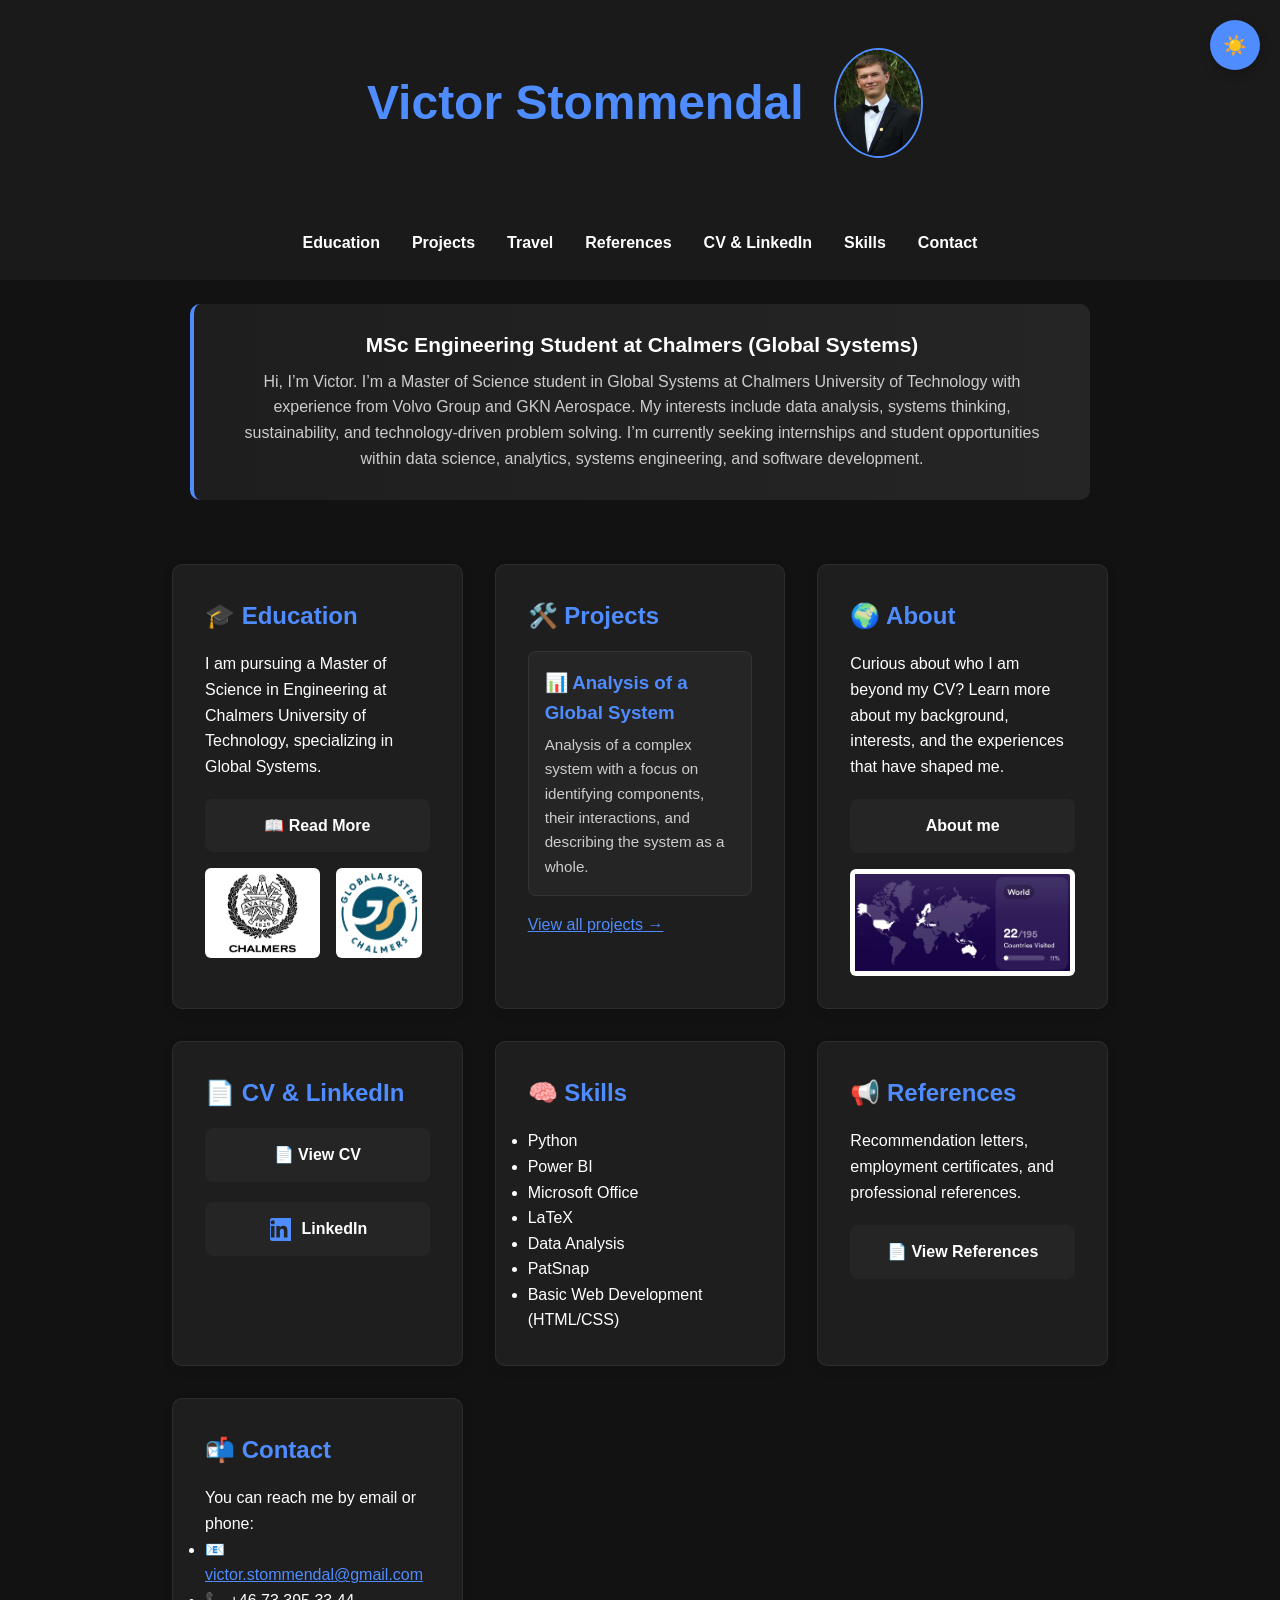
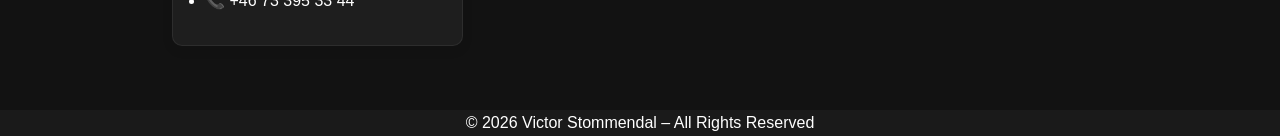
==== index.html @ bf813ad9 "new" ====
<!DOCTYPE html>
<html lang="en">
<head>
  <meta charset="UTF-8" />
  <meta name="viewport" content="width=device-width, initial-scale=1.0" />
  <title>Victor Stommendal</title>
  <style>

.header-subtitle {
  width: 100%;
  text-align: center;
  margin-top: -0.5rem;
  font-size: 1.2rem;
  color: var(--muted);
}

.action-buttons {
  display: flex;
  flex-direction: column;
  gap: 12px;
  margin-top: 20px;
}

.pdf-button {
  display: flex;
  align-items: center;
  justify-content: center;
  gap: 10px;
  width: 100%;
  padding: 14px;
  background: var(--surface);
  color: var(--text) !important;
  text-decoration: none;
  border-radius: 8px;
  font-weight: 600;
  transition: all 0.2s ease;
}

.pdf-button:hover {
  transform: translateY(-2px);
  opacity: 0.95;
}

.profile-pic {
  width: 110px;
  height: 110px;
  border-radius: 50%;
  object-fit: cover;
  border: 2px solid var(--accent);
}

.logos {
  display: flex;
  gap: 1rem;
  margin-top: 1rem;
  flex-wrap: wrap;
  align-items: center;
}

.logos img {
  height: 90px;
  object-fit: contain;
  background-color: white;
  padding: 0.3rem;
  border-radius: 6px;
}

.linkedin-link {
  display: inline-flex;
  align-items: center;
  gap: 0.5rem;
  color: var(--accent);
  text-decoration: none;
  font-weight: bold;
  margin-top: 1rem;
  justify-content: center;
}

.linkedin-link:hover {
  text-decoration: underline;
}

.hero-box {
  max-width: 900px;
  margin: 1.5rem auto;
  padding: 1.5rem 2rem;
  background: linear-gradient(
    90deg,
    var(--card),
    var(--surface)
  );
  border-left: 4px solid var(--accent);
  border-radius: 10px;
  text-align: center;
}

.hero-box h2 {
  font-size: 1.3rem;
  color: var(--text);
  margin-bottom: 0.5rem;
}

.hero-box p {
  color: var(--muted);
  margin: 0.3rem 0;
}

.project-preview {
  background: var(--surface);
  padding: 1rem;
  border-radius: 8px;
  margin-bottom: 1rem;
  border: 1px solid rgba(128, 128, 128, 0.15);
}

.project-preview h3 {
  color: var(--accent);
  margin-bottom: 0.3rem;
}

.project-preview p {
  color: var(--muted);
  font-size: 0.95rem;
}

.linkedin-icon {
  height: 24px;
  width: 24px;
  fill: var(--accent);
  flex-shrink: 0;
}

.linkedin-wrapper {
  text-align: center;
  margin-top: 1rem;
}

.header-title {
  display: flex;
  align-items: center;
  justify-content: center;
  gap: 20px;
}

.header-subtitle {
  width: 100%;
  text-align: center;
  margin-top: 1rem;
  font-size: 1.2rem;
  color: var(--muted);
}

.home-container {
  display:grid;
  grid-template-columns:repeat(auto-fit,minmax(280px,1fr));
  gap:2rem;
  max-width:1000px;
  margin:2rem auto;
  padding:2rem;
}

.card {
  background-color:var(--card);
  padding:2rem;
  border-radius:10px;
  border:1px solid rgba(128,128,128,.15);
  box-shadow:0 4px 12px rgba(0,0,0,.08);
}

.read-more-button {

margin-top: 1.2rem;

display: inline-flex;

}
  </style>
</head>
<link rel="stylesheet" href="style.css">
<body>
  <button id="theme-toggle">☀️</button>
  <header>
    <div class="header-title">
      <h1>Victor Stommendal</h1>
      <img src="Bilder/profilbild.jpg" alt="Profilbild" class="profile-pic" />
    </div>
  </header>

  <nav>
    <a href="studier.html">Education</a>
    <a href="projekt.html">Projects</a>
    <a href="resor.html">Travel</a>
    <a href="referenser.html">References</a>
    <a href="#CV">CV & LinkedIn</a>
    <a href="#skills">Skills</a>
    <a href="#kontakt">Contact</a>
  </nav>

  <section class="hero-box">
    <h2>MSc Engineering Student at Chalmers (Global Systems)</h2>
    <p>Hi, I’m Victor.
      I’m a Master of Science student in Global Systems at Chalmers University of Technology with experience from Volvo Group and GKN Aerospace.
      My interests include data analysis, systems thinking, sustainability, and technology-driven problem solving.
      I’m currently seeking internships and student opportunities within data science, analytics, systems engineering, and software development.</p>
  </section>

  <main class="home-container">

    <div class="card" id="studier">
      <h2>🎓 Education</h2>
      <p>
        I am pursuing a Master of Science in Engineering at Chalmers University of Technology, specializing in Global Systems.
      </p>
      <a href="studier.html" class="pdf-button read-more-button">
        📖 Read More
      </a>
  </p>

      <div class="logos">
        <img src="Bilder/chalmers.png" alt="Chalmers logotyp" />
        <img src="Bilder/globala-systems.png" alt="Globala Systems logotyp" />
      </div>
    </div>

    <div class="card" id="projects">
      <h2>🛠️ Projects</h2>
      <div class="project-preview">
      <h3>📊 Analysis of a Global System</h3>
      <p>
      Analysis of a complex system with a focus on identifying components,
      their interactions, and describing the system as a whole.
    </p>

  </div>
    
      <a href="projekt.html">View all projects →</a>
    </div>

    <div class="card" id="resor">
      <h2>🌍 About</h2>

      <p>
        Curious about who I am beyond my CV?
        Learn more about my background, interests, and the experiences that have shaped me.
    
        <a href="about.html" class="pdf-button read-more-btn">
          About me
        </a>
    
      </p>
      <div class="logos">
        <img src="Bilder/resor.jpg" alt="Världskarta" style="max-width: 100%; height: auto;" />
      </div>
    </div>

    <div class="card" id="CV">
      <h2>📄 CV & LinkedIn</h2>
      <a class="pdf-button" href="cv.html">
        📄 View CV
      </a>
  
      <div class="action-buttons">
  
          <a class="pdf-button"
             href="https://www.linkedin.com/in/victor-stommendal-victor-stommendal/"
             target="_blank"
             rel="noopener noreferrer">
  
              <svg class="linkedin-icon"
                   xmlns="http://www.w3.org/2000/svg"
                   viewBox="0 0 24 24"
                   aria-hidden="true">
                  <path d="M20.447 20.452h-3.554v-5.569c0-1.328-.026-3.038-1.852-3.038-1.854 0-2.136 1.445-2.136 2.939v5.668h-3.554v-11.5h3.414v1.571h.049c.476-.9 1.637-1.852 3.368-1.852 3.601 0 4.267 2.37 4.267 5.456v6.325zm-14.693-13.084c-1.144 0-2.07-.927-2.07-2.07 0-1.143.927-2.07 2.07-2.07 1.144 0 2.07.927 2.07 2.07 0 1.143-.926 2.07-2.07 2.07zm1.777 13.084h-3.554v-11.5h3.554v11.5zm16.469-19.452h-18.917c-1.108 0-2.008.9-2.008 2.008v18.983c0 1.107.9 2.008 2.008 2.008h18.984c1.108 0 2.008-.9 2.008-2.008v-18.983c0-1.108-.9-2.008-2.008-2.008z"/>
              </svg>
  
              LinkedIn
          </a>
  
      </div>
  </div>

    <div class="card" id="skills">
      <h2>🧠 Skills</h2>
      <ul>
        <li>Python</li>
        <li>Power BI</li>
        <li>Microsoft Office</li>
        <li>LaTeX</li>
        <li>Data Analysis</li>
        <li>PatSnap</li>
        <li>Basic Web Development (HTML/CSS)</li>
      </ul>
    </div>

    <div class="card" id="referenser">
      <h2>📢 References</h2>
      <p>
        Recommendation letters, employment certificates, and professional references.
        <a href="referenser.html" class="pdf-button read-more-btn">
          📄 View References
        </a>
      </p>
    </div>

    <div class="card" id="kontakt">
      <h2>📬 Contact</h2>
      <p>You can reach me by email or phone:</p>
      <ul>
        <li>📧 <a href="mailto:victor.stommendal@gmail.com">victor.stommendal@gmail.com</a></li>
        <li>📞 +46 73 395 33 44</li>
      </ul>
    </div>
  </main>

  <footer>
    <p>© 2026 Victor Stommendal – All Rights Reserved</p>
  </footer>
  
<script src="theme.js"></script>
</body>
</html>
---- style.css ----
:root {
    --bg: #121212;
    --card: #1e1e1e;
    --surface: #252525;
    --surface-dark: #1a1a1a;
    --text: #ffffff;
    --muted: #cccccc;
    --accent: #4f8cff;
    --input-bg: #2a2a2a;
  
    --table-row: #2a2a2a;
    --table-hover: #333333;
    --table-border: #444444;
  
    --info-box: #2a3f66;
  }
  
  body.light-mode {
    --bg: #f6f1e8;
    --card: #fffaf3;
    --surface: #ece4d7;
    --surface-dark: #e3dacb;
    --text: #2f2b27;
    --muted: #6b6257;
    --accent: #3f7fe0;
    --input-bg: #f2ece2;
  
    --table-row: #f3ece1;
    --table-hover: #e7ddd0;
    --table-border: #d4c8b7;
  
    --info-box: #dce7f8;
  }
  
  * {
    box-sizing: border-box;
    margin: 0;
    padding: 0;
    scroll-behavior: smooth;
  }
  
  body {
    font-family: "Segoe UI", sans-serif;
    background-color: var(--bg);
    color: var(--text);
    line-height: 1.6;
    transition: background-color .3s ease, color .3s ease;
  }
  
  nav,
  footer {
    background-color: var(--surface-dark);
    text-align: center;
  }
  
  header {
    background-color: var(--surface-dark);
    display: flex;
    justify-content: center;
    align-items: center;
    flex-wrap: wrap;
    padding: 3rem 1rem;
    text-align: center;
  }
  
  header h1 {
    width: 100%;
    text-align: center;
    font-size: 3rem;
    color: var(--accent);
  }
  
  nav {
    display: flex;
    justify-content: center;
    flex-wrap: wrap;
    padding: 1rem;
  }
  
  nav a {
    color: var(--text);
    text-decoration: none;
    font-weight: bold;
    margin: 0.5rem 1rem;
  }
  
  nav a:hover {
    color: var(--accent);
  }
  
  a {
    color: var(--accent);
  }
  
  h1,
  h2,
  h3 {
    color: var(--accent);
  }

  .read-more-btn {
    display: inline-flex;
    margin-top: 20px;
  }
  
  .container {
    max-width: 1000px;
    margin: 2rem auto;
    padding: 2rem;
    background-color: var(--card);
    border-radius: 10px;
    border: 1px solid rgba(128,128,128,.15);
    box-shadow: 0 4px 12px rgba(0,0,0,.08);
  }
  
  #theme-toggle {
    position: fixed;
    top: 20px;
    right: 20px;
    width: 50px;
    height: 50px;
    border: none;
    border-radius: 50%;
    background: var(--accent);
    color: white;
    font-size: 1.2rem;
    cursor: pointer;
    z-index: 1000;
    box-shadow: 0 4px 12px rgba(0,0,0,.2);
  }
  
  #theme-toggle:hover {
    transform: translateY(-2px);
  }

/* INDEX KORT */
  
  .card:hover {
    transform: translateY(-5px);
    box-shadow: 0 8px 20px rgba(0,0,0,0.15);
  }
  
  .card h2 {
    color: var(--accent);
    margin-bottom: 1rem;
  }

  @media (max-width: 700px) {

    header h1 {
      font-size: 2.2rem;
    }
  
    .container {
      margin: 1rem;
      padding: 1rem;
    }
  
    nav a {
      margin: 0.3rem;
    }
  
  }
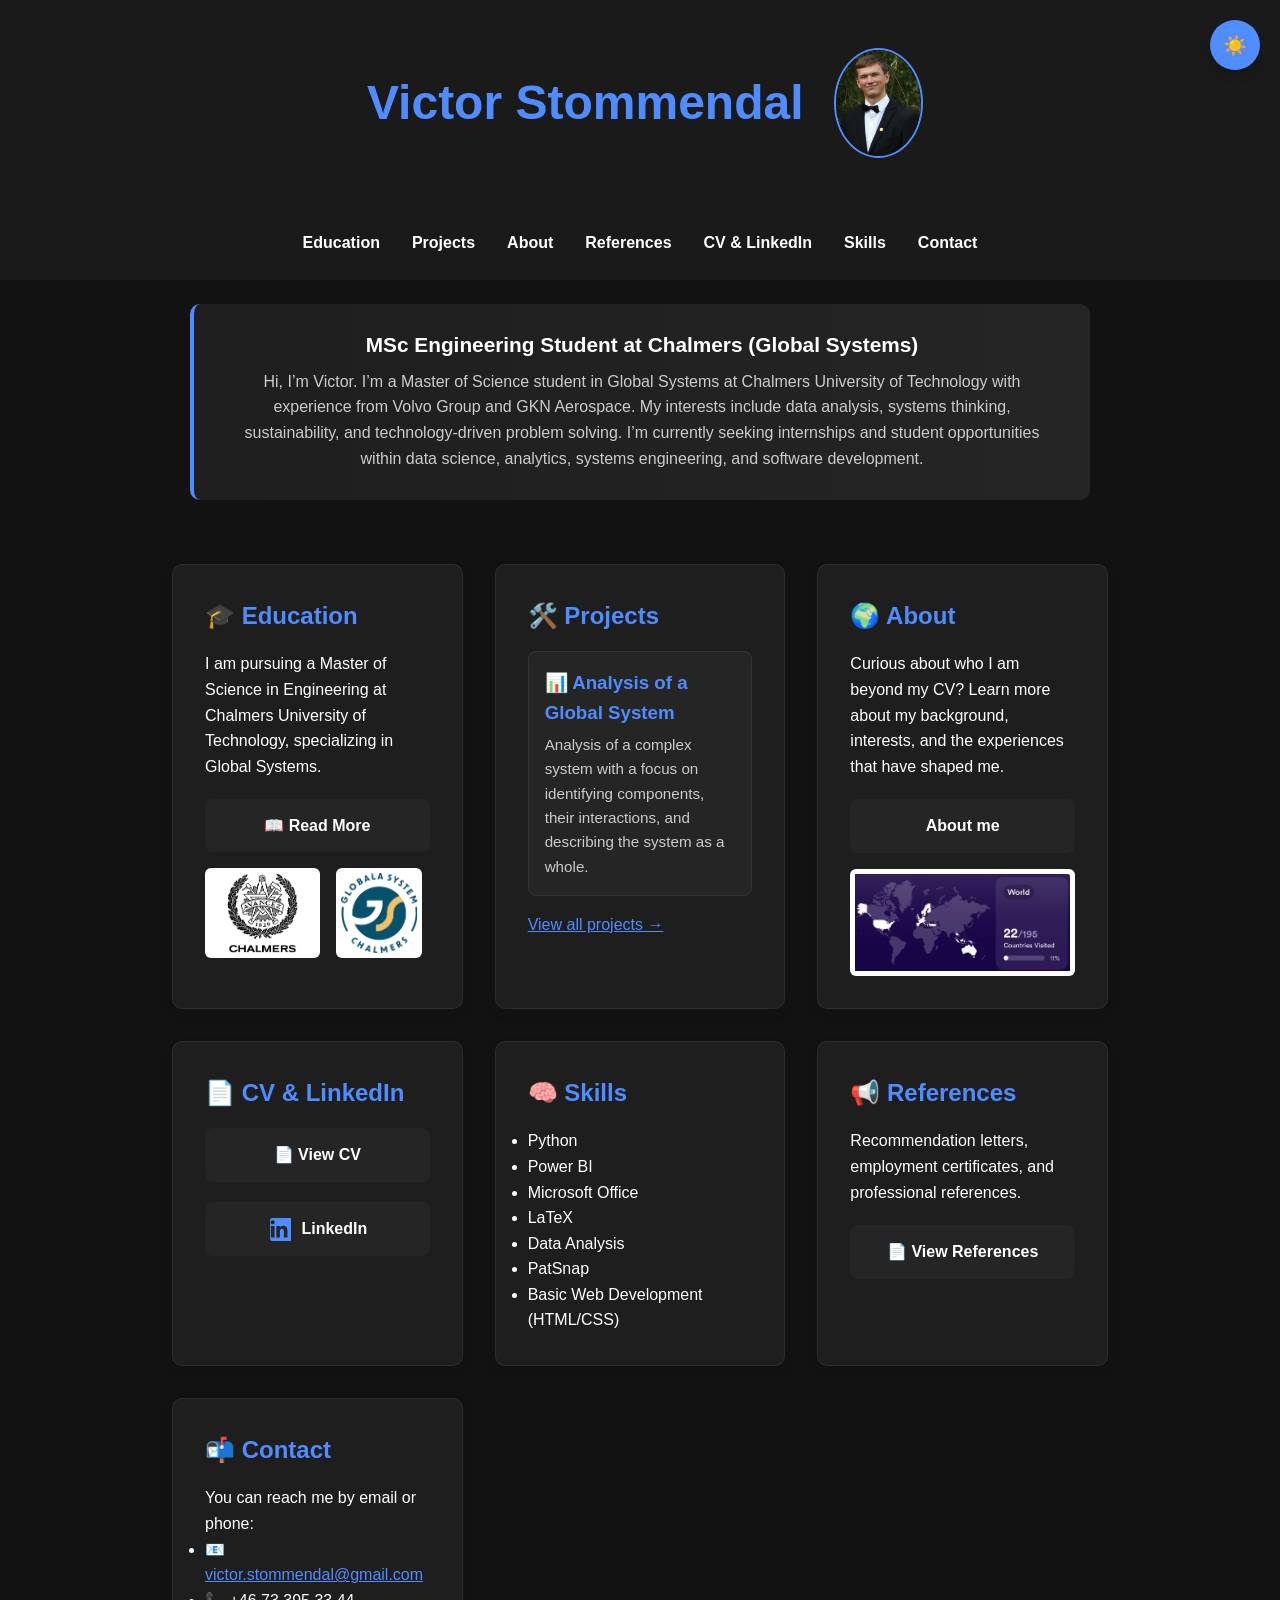
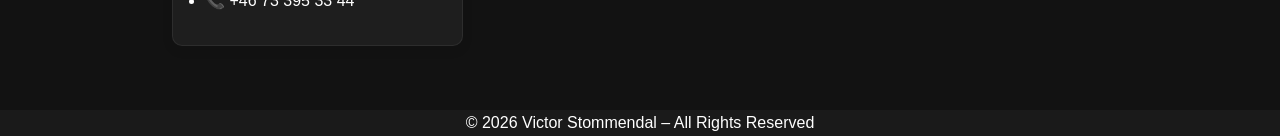
==== commit 9ef6c30c: "new" ====
--- a/index.html
+++ b/index.html
@@ -189,7 +189,7 @@
   <nav>
     <a href="studier.html">Education</a>
     <a href="projekt.html">Projects</a>
-    <a href="resor.html">Travel</a>
+    <a href="about.html">About</a>
     <a href="referenser.html">References</a>
     <a href="#CV">CV & LinkedIn</a>
     <a href="#skills">Skills</a>
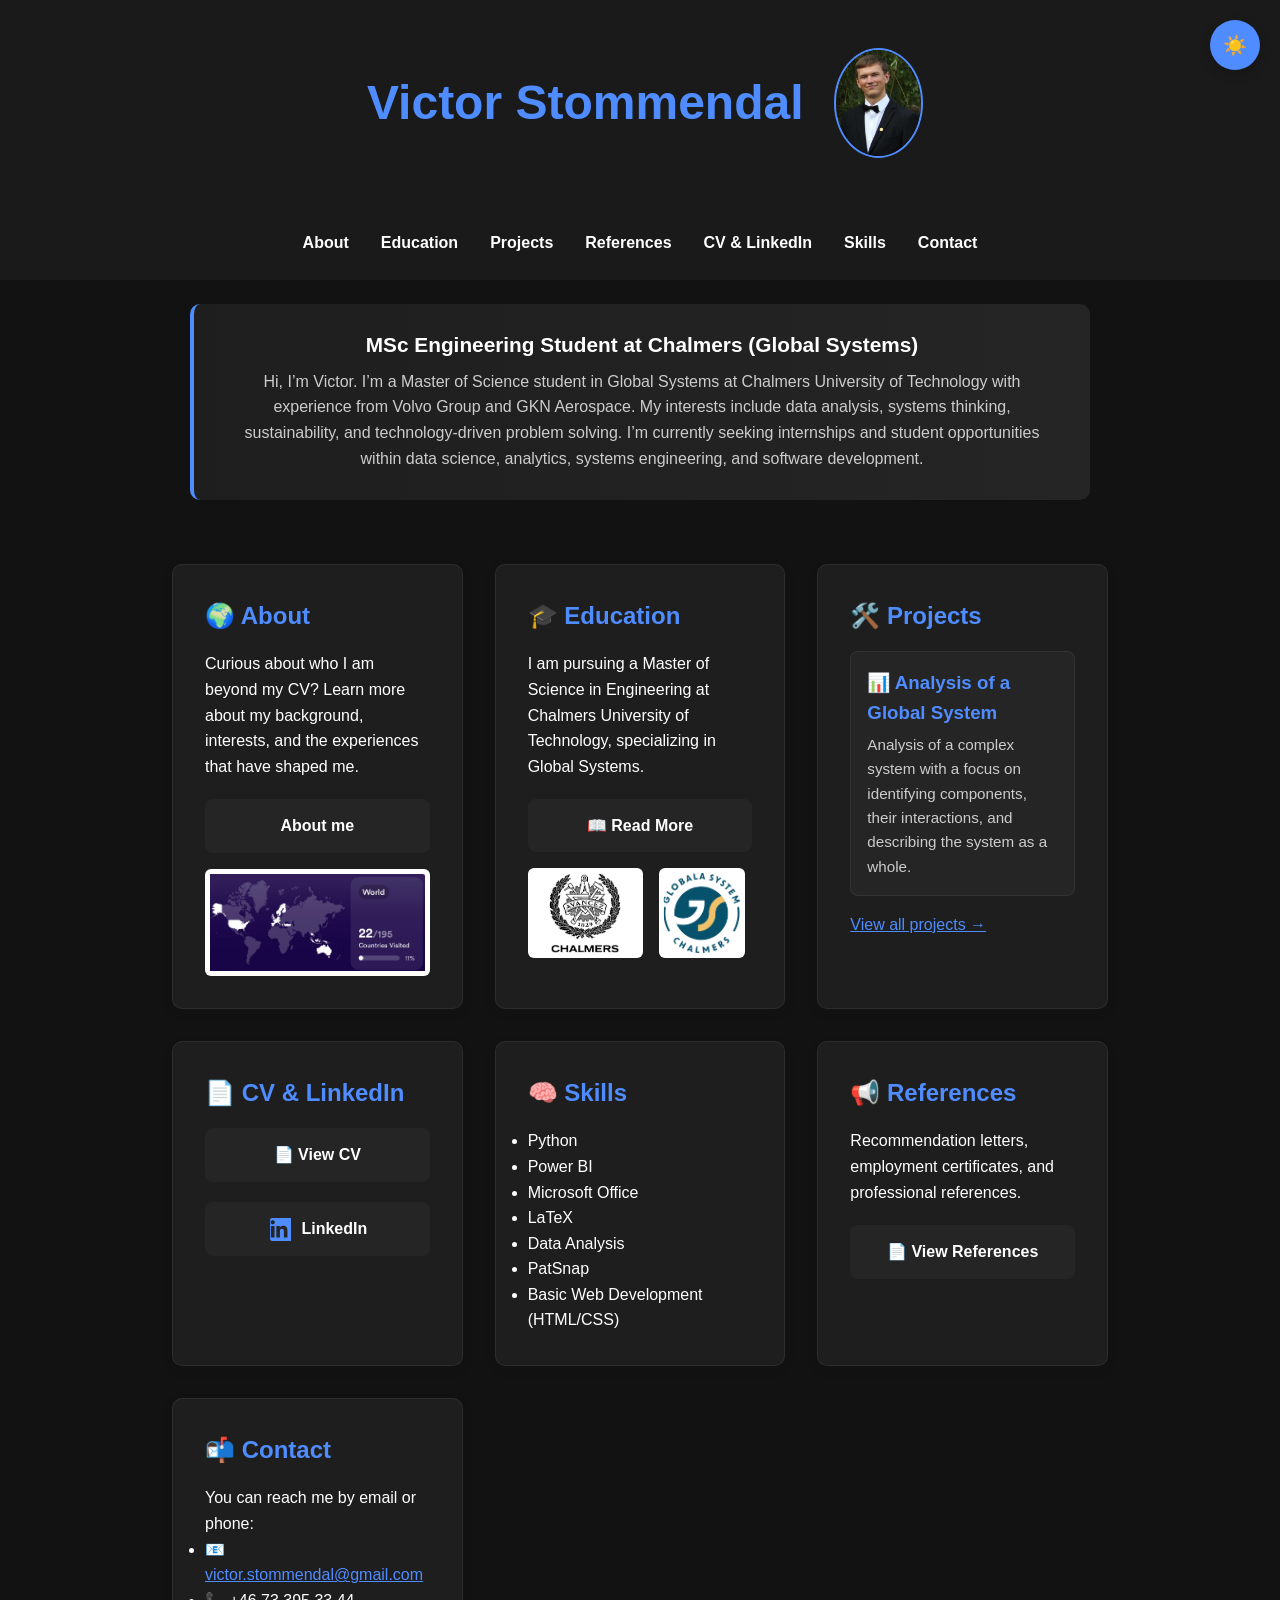
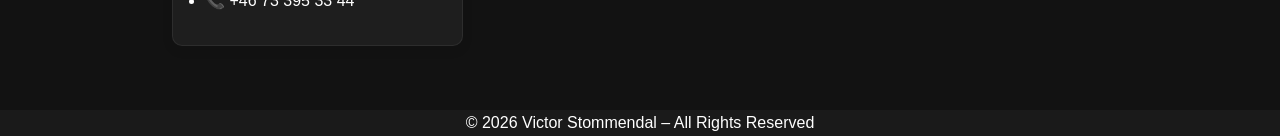
==== commit 99968a08: "new" ====
--- a/index.html
+++ b/index.html
@@ -187,9 +187,9 @@
   </header>
 
   <nav>
+    <a href="about.html">About</a>
     <a href="studier.html">Education</a>
     <a href="projekt.html">Projects</a>
-    <a href="about.html">About</a>
     <a href="referenser.html">References</a>
     <a href="#CV">CV & LinkedIn</a>
     <a href="#skills">Skills</a>
@@ -206,37 +206,7 @@
 
   <main class="home-container">
 
-    <div class="card" id="studier">
-      <h2>🎓 Education</h2>
-      <p>
-        I am pursuing a Master of Science in Engineering at Chalmers University of Technology, specializing in Global Systems.
-      </p>
-      <a href="studier.html" class="pdf-button read-more-button">
-        📖 Read More
-      </a>
-  </p>
-
-      <div class="logos">
-        <img src="Bilder/chalmers.png" alt="Chalmers logotyp" />
-        <img src="Bilder/globala-systems.png" alt="Globala Systems logotyp" />
-      </div>
-    </div>
-
-    <div class="card" id="projects">
-      <h2>🛠️ Projects</h2>
-      <div class="project-preview">
-      <h3>📊 Analysis of a Global System</h3>
-      <p>
-      Analysis of a complex system with a focus on identifying components,
-      their interactions, and describing the system as a whole.
-    </p>
-
-  </div>
-    
-      <a href="projekt.html">View all projects →</a>
-    </div>
-
-    <div class="card" id="resor">
+    <div class="card" id="about">
       <h2>🌍 About</h2>
 
       <p>
@@ -253,6 +223,36 @@
       </div>
     </div>
 
+    <div class="card" id="studier">
+      <h2>🎓 Education</h2>
+      <p>
+        I am pursuing a Master of Science in Engineering at Chalmers University of Technology, specializing in Global Systems.
+      </p>
+      <a href="studier.html" class="pdf-button read-more-button">
+        📖 Read More
+      </a>
+  </p>
+
+      <div class="logos">
+        <img src="Bilder/chalmers.png" alt="Chalmers logotyp" />
+        <img src="Bilder/globala-systems.png" alt="Globala Systems logotyp" />
+      </div>
+    </div>
+
+    <div class="card" id="projects">
+      <h2>🛠️ Projects</h2>
+      <div class="project-preview">
+      <h3>📊 Analysis of a Global System</h3>
+      <p>
+      Analysis of a complex system with a focus on identifying components,
+      their interactions, and describing the system as a whole.
+    </p>
+
+  </div>
+    
+      <a href="projekt.html">View all projects →</a>
+    </div>
+
     <div class="card" id="CV">
       <h2>📄 CV & LinkedIn</h2>
       <a class="pdf-button" href="cv.html">
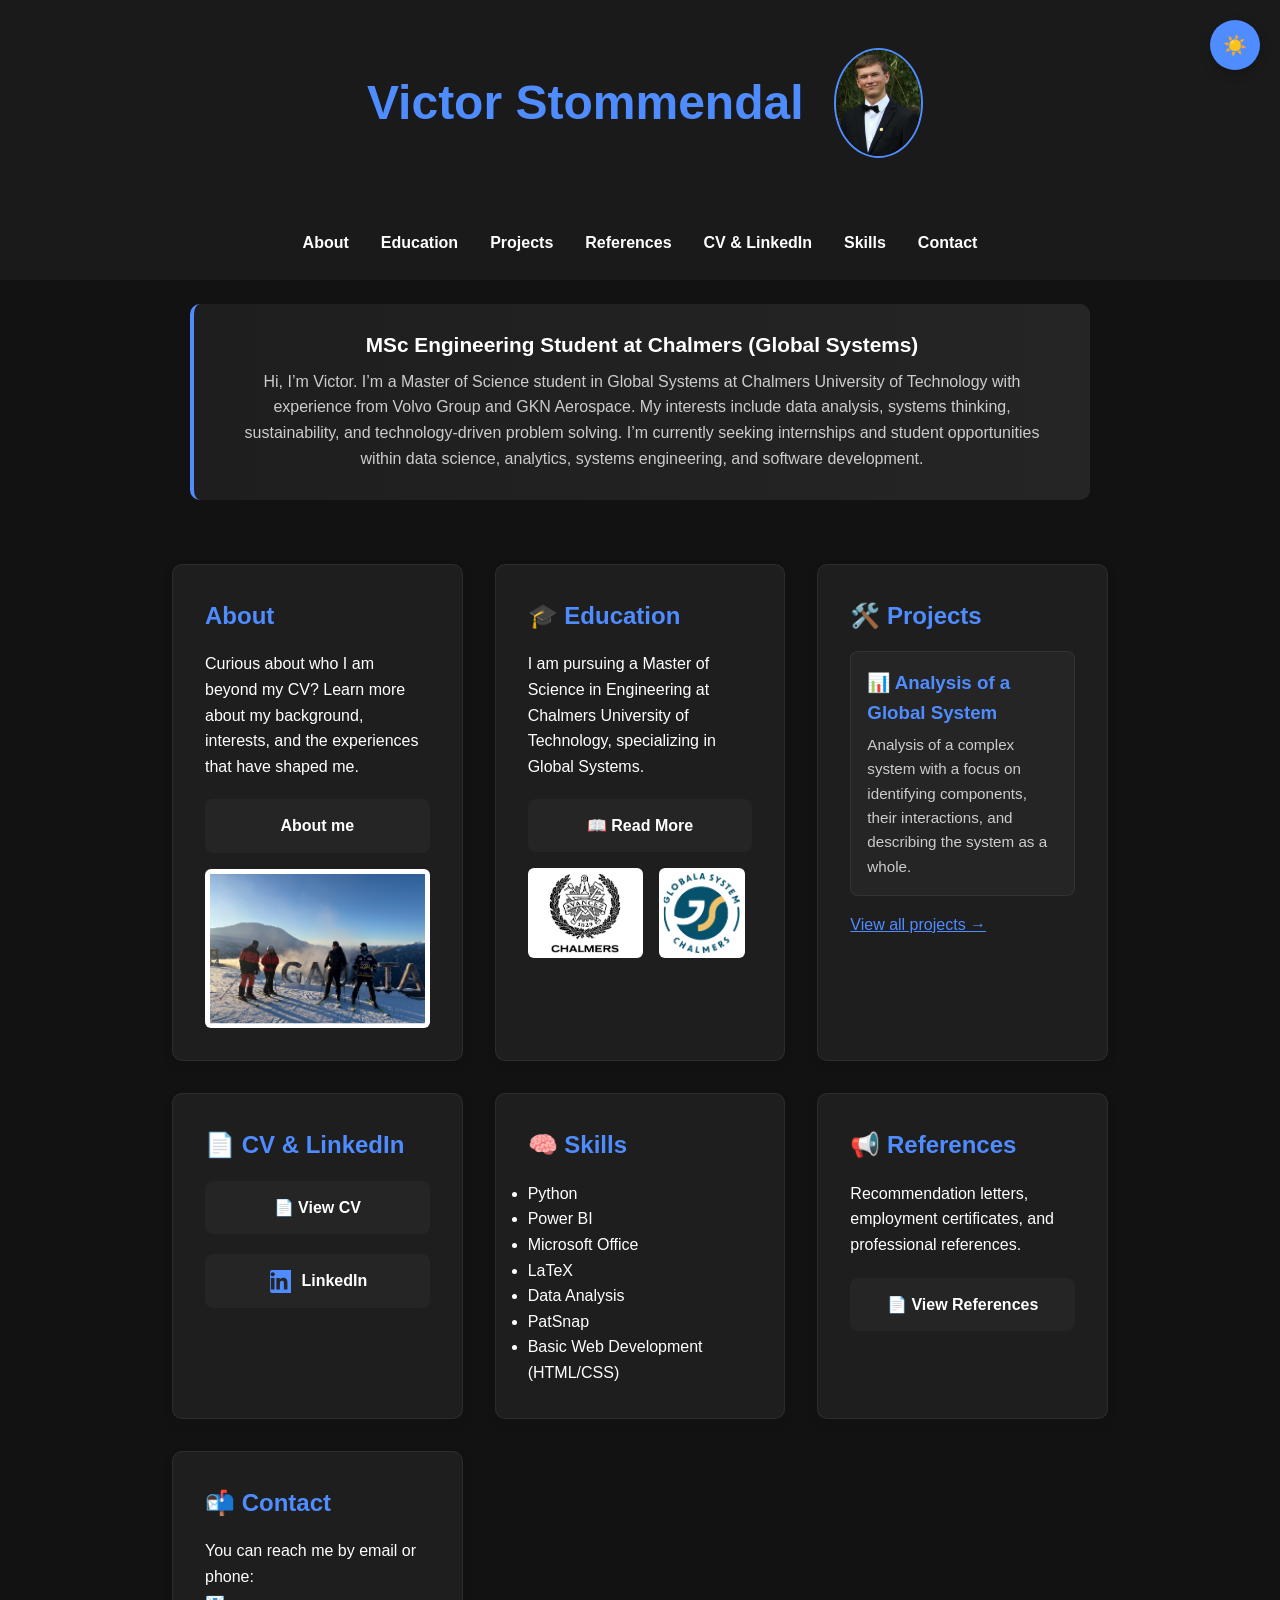
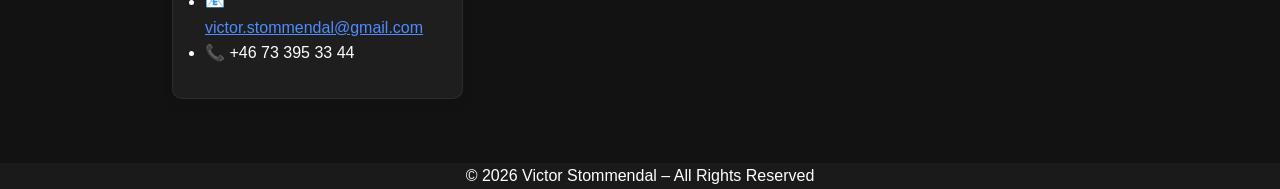
==== commit 391b6462: "new" ====
--- a/index.html
+++ b/index.html
@@ -207,7 +207,7 @@
   <main class="home-container">
 
     <div class="card" id="about">
-      <h2>🌍 About</h2>
+      <h2>About</h2>
 
       <p>
         Curious about who I am beyond my CV?
@@ -219,7 +219,7 @@
     
       </p>
       <div class="logos">
-        <img src="Bilder/resor.jpg" alt="Världskarta" style="max-width: 100%; height: auto;" />
+        <img src="Bilder/skidor.png" alt="Världskarta" style="max-width: 100%; height: auto;" />
       </div>
     </div>
 
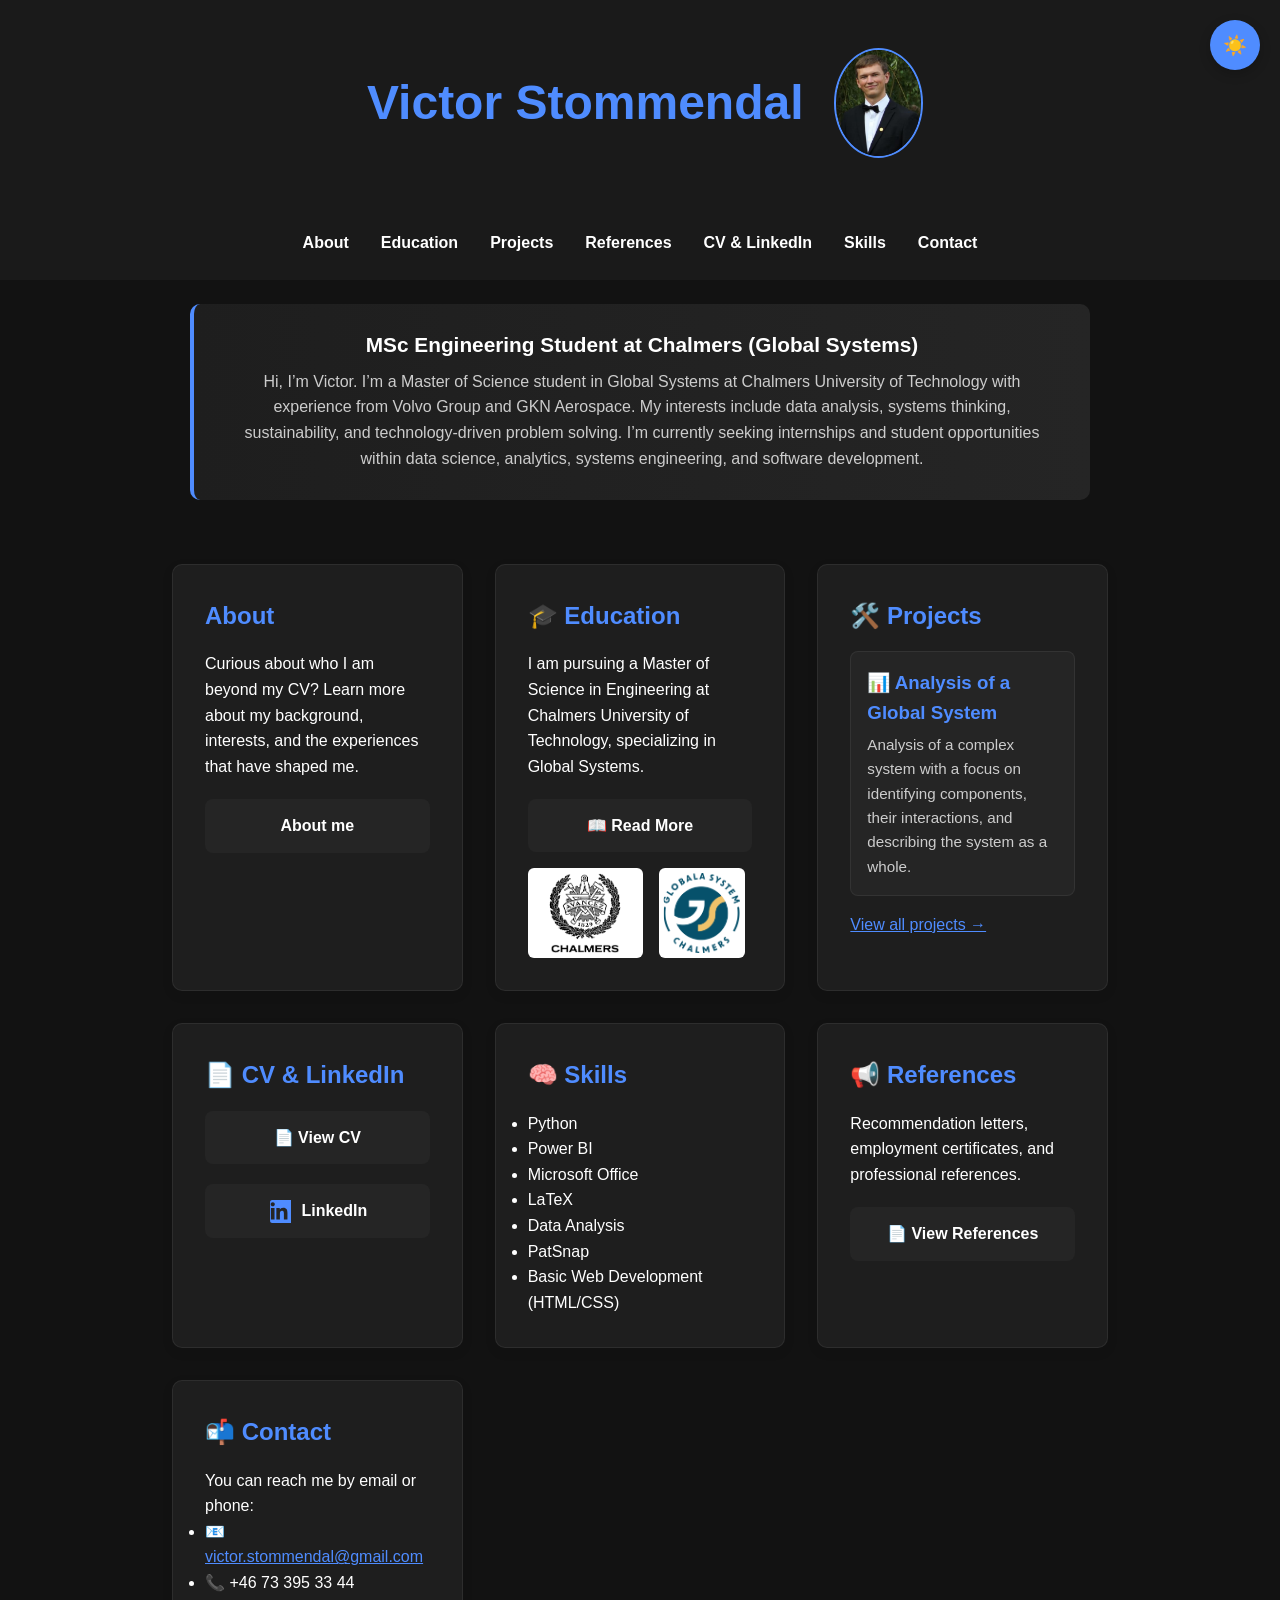
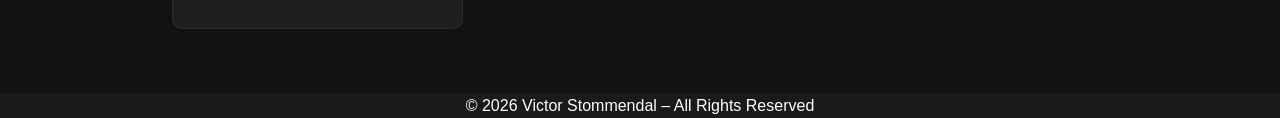
==== commit 9561c327: "new" ====
--- a/index.html
+++ b/index.html
@@ -216,11 +216,7 @@
         <a href="about.html" class="pdf-button read-more-btn">
           About me
         </a>
-    
       </p>
-      <div class="logos">
-        <img src="Bilder/skidor.png" alt="Världskarta" style="max-width: 100%; height: auto;" />
-      </div>
     </div>
 
     <div class="card" id="studier">
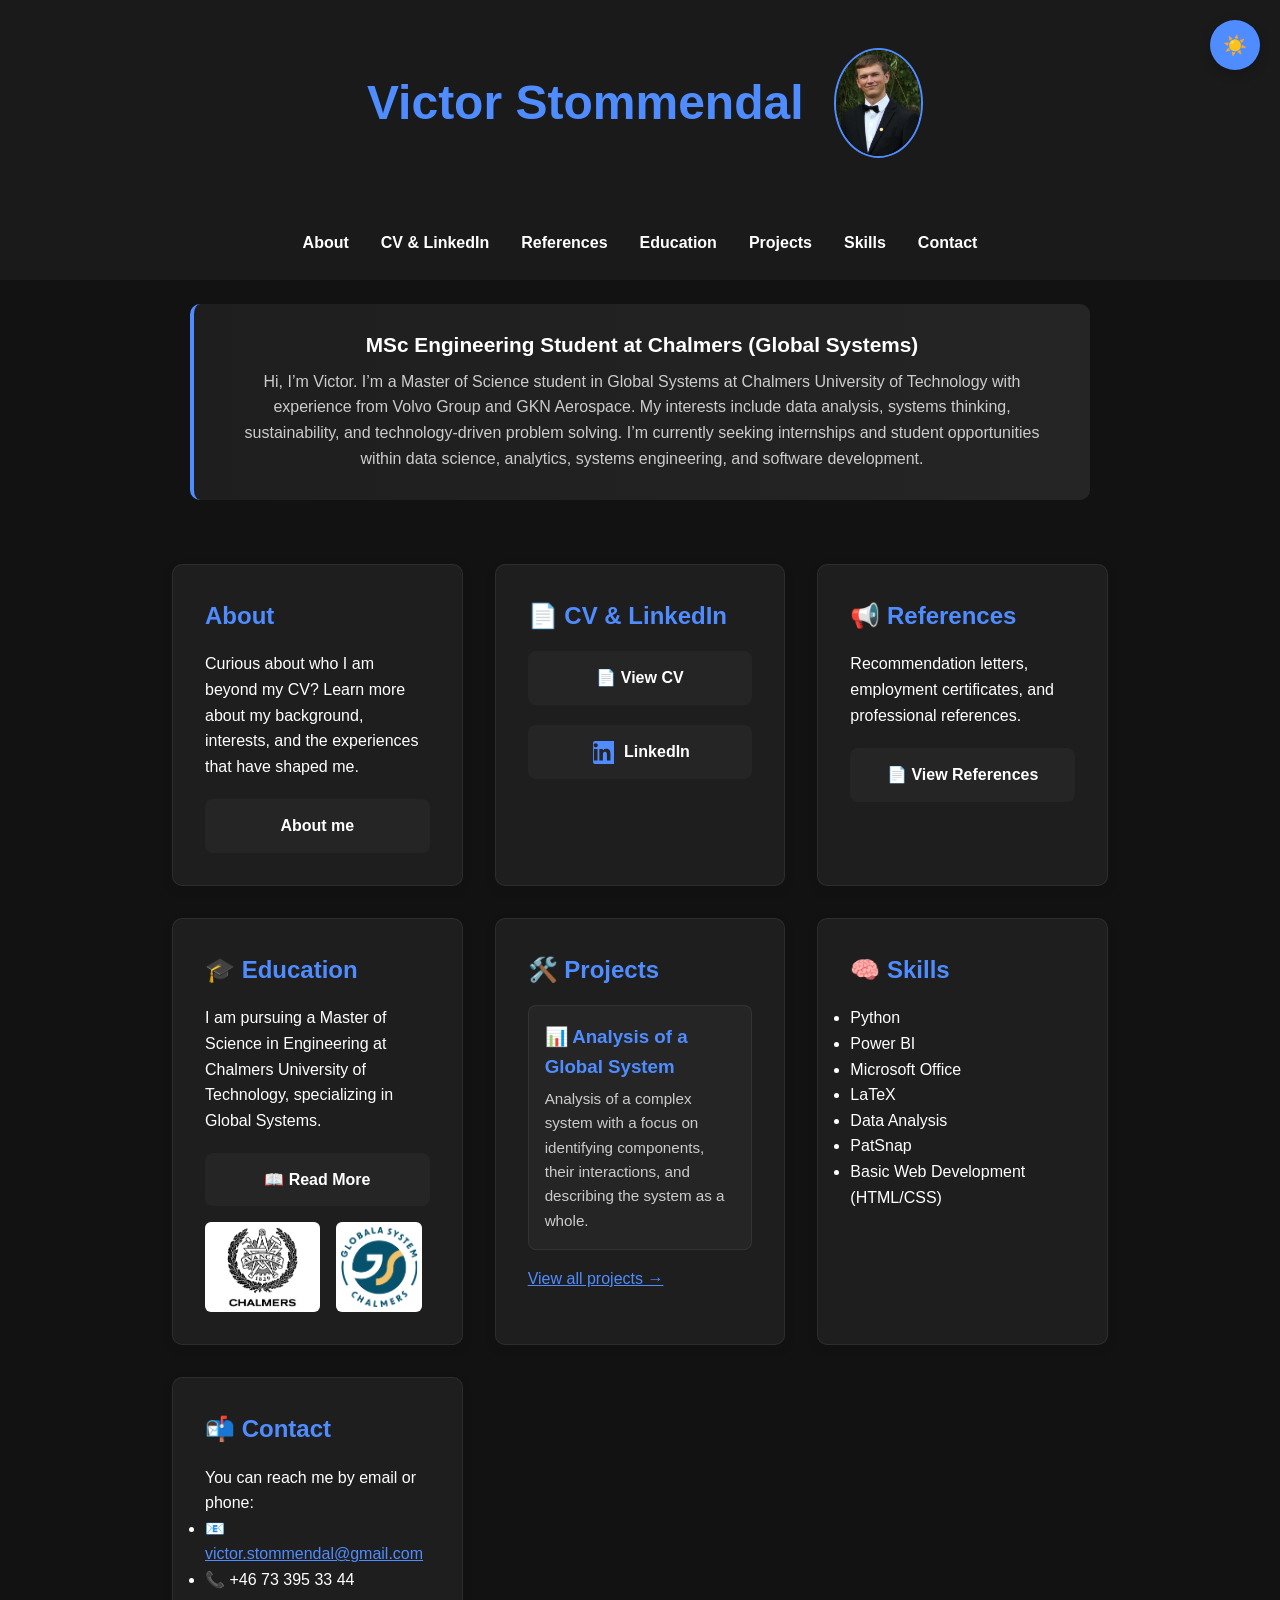
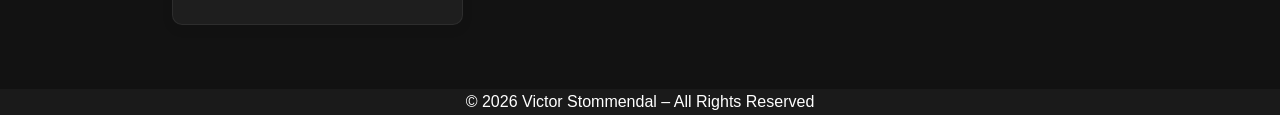
==== commit 2da898d1: "new" ====
--- a/index.html
+++ b/index.html
@@ -188,10 +188,10 @@
 
   <nav>
     <a href="about.html">About</a>
+    <a href="#CV">CV & LinkedIn</a>
+    <a href="referenser.html">References</a>
     <a href="studier.html">Education</a>
     <a href="projekt.html">Projects</a>
-    <a href="referenser.html">References</a>
-    <a href="#CV">CV & LinkedIn</a>
     <a href="#skills">Skills</a>
     <a href="#kontakt">Contact</a>
   </nav>
@@ -217,7 +217,44 @@
           About me
         </a>
       </p>
-    </div>
+
+    </div>
+
+    <div class="card" id="CV">
+      <h2>📄 CV & LinkedIn</h2>
+      <a class="pdf-button" href="cv.html">
+        📄 View CV
+      </a>
+  
+      <div class="action-buttons">
+  
+          <a class="pdf-button"
+             href="https://www.linkedin.com/in/victor-stommendal-victor-stommendal/"
+             target="_blank"
+             rel="noopener noreferrer">
+  
+              <svg class="linkedin-icon"
+                   xmlns="http://www.w3.org/2000/svg"
+                   viewBox="0 0 24 24"
+                   aria-hidden="true">
+                  <path d="M20.447 20.452h-3.554v-5.569c0-1.328-.026-3.038-1.852-3.038-1.854 0-2.136 1.445-2.136 2.939v5.668h-3.554v-11.5h3.414v1.571h.049c.476-.9 1.637-1.852 3.368-1.852 3.601 0 4.267 2.37 4.267 5.456v6.325zm-14.693-13.084c-1.144 0-2.07-.927-2.07-2.07 0-1.143.927-2.07 2.07-2.07 1.144 0 2.07.927 2.07 2.07 0 1.143-.926 2.07-2.07 2.07zm1.777 13.084h-3.554v-11.5h3.554v11.5zm16.469-19.452h-18.917c-1.108 0-2.008.9-2.008 2.008v18.983c0 1.107.9 2.008 2.008 2.008h18.984c1.108 0 2.008-.9 2.008-2.008v-18.983c0-1.108-.9-2.008-2.008-2.008z"/>
+              </svg>
+  
+              LinkedIn
+          </a>
+  
+      </div>
+  </div>
+
+  <div class="card" id="referenser">
+    <h2>📢 References</h2>
+    <p>
+      Recommendation letters, employment certificates, and professional references.
+      <a href="referenser.html" class="pdf-button read-more-btn">
+        📄 View References
+      </a>
+    </p>
+  </div>
 
     <div class="card" id="studier">
       <h2>🎓 Education</h2>
@@ -248,32 +285,6 @@
     
       <a href="projekt.html">View all projects →</a>
     </div>
-
-    <div class="card" id="CV">
-      <h2>📄 CV & LinkedIn</h2>
-      <a class="pdf-button" href="cv.html">
-        📄 View CV
-      </a>
-  
-      <div class="action-buttons">
-  
-          <a class="pdf-button"
-             href="https://www.linkedin.com/in/victor-stommendal-victor-stommendal/"
-             target="_blank"
-             rel="noopener noreferrer">
-  
-              <svg class="linkedin-icon"
-                   xmlns="http://www.w3.org/2000/svg"
-                   viewBox="0 0 24 24"
-                   aria-hidden="true">
-                  <path d="M20.447 20.452h-3.554v-5.569c0-1.328-.026-3.038-1.852-3.038-1.854 0-2.136 1.445-2.136 2.939v5.668h-3.554v-11.5h3.414v1.571h.049c.476-.9 1.637-1.852 3.368-1.852 3.601 0 4.267 2.37 4.267 5.456v6.325zm-14.693-13.084c-1.144 0-2.07-.927-2.07-2.07 0-1.143.927-2.07 2.07-2.07 1.144 0 2.07.927 2.07 2.07 0 1.143-.926 2.07-2.07 2.07zm1.777 13.084h-3.554v-11.5h3.554v11.5zm16.469-19.452h-18.917c-1.108 0-2.008.9-2.008 2.008v18.983c0 1.107.9 2.008 2.008 2.008h18.984c1.108 0 2.008-.9 2.008-2.008v-18.983c0-1.108-.9-2.008-2.008-2.008z"/>
-              </svg>
-  
-              LinkedIn
-          </a>
-  
-      </div>
-  </div>
 
     <div class="card" id="skills">
       <h2>🧠 Skills</h2>
@@ -288,16 +299,6 @@
       </ul>
     </div>
 
-    <div class="card" id="referenser">
-      <h2>📢 References</h2>
-      <p>
-        Recommendation letters, employment certificates, and professional references.
-        <a href="referenser.html" class="pdf-button read-more-btn">
-          📄 View References
-        </a>
-      </p>
-    </div>
-
     <div class="card" id="kontakt">
       <h2>📬 Contact</h2>
       <p>You can reach me by email or phone:</p>
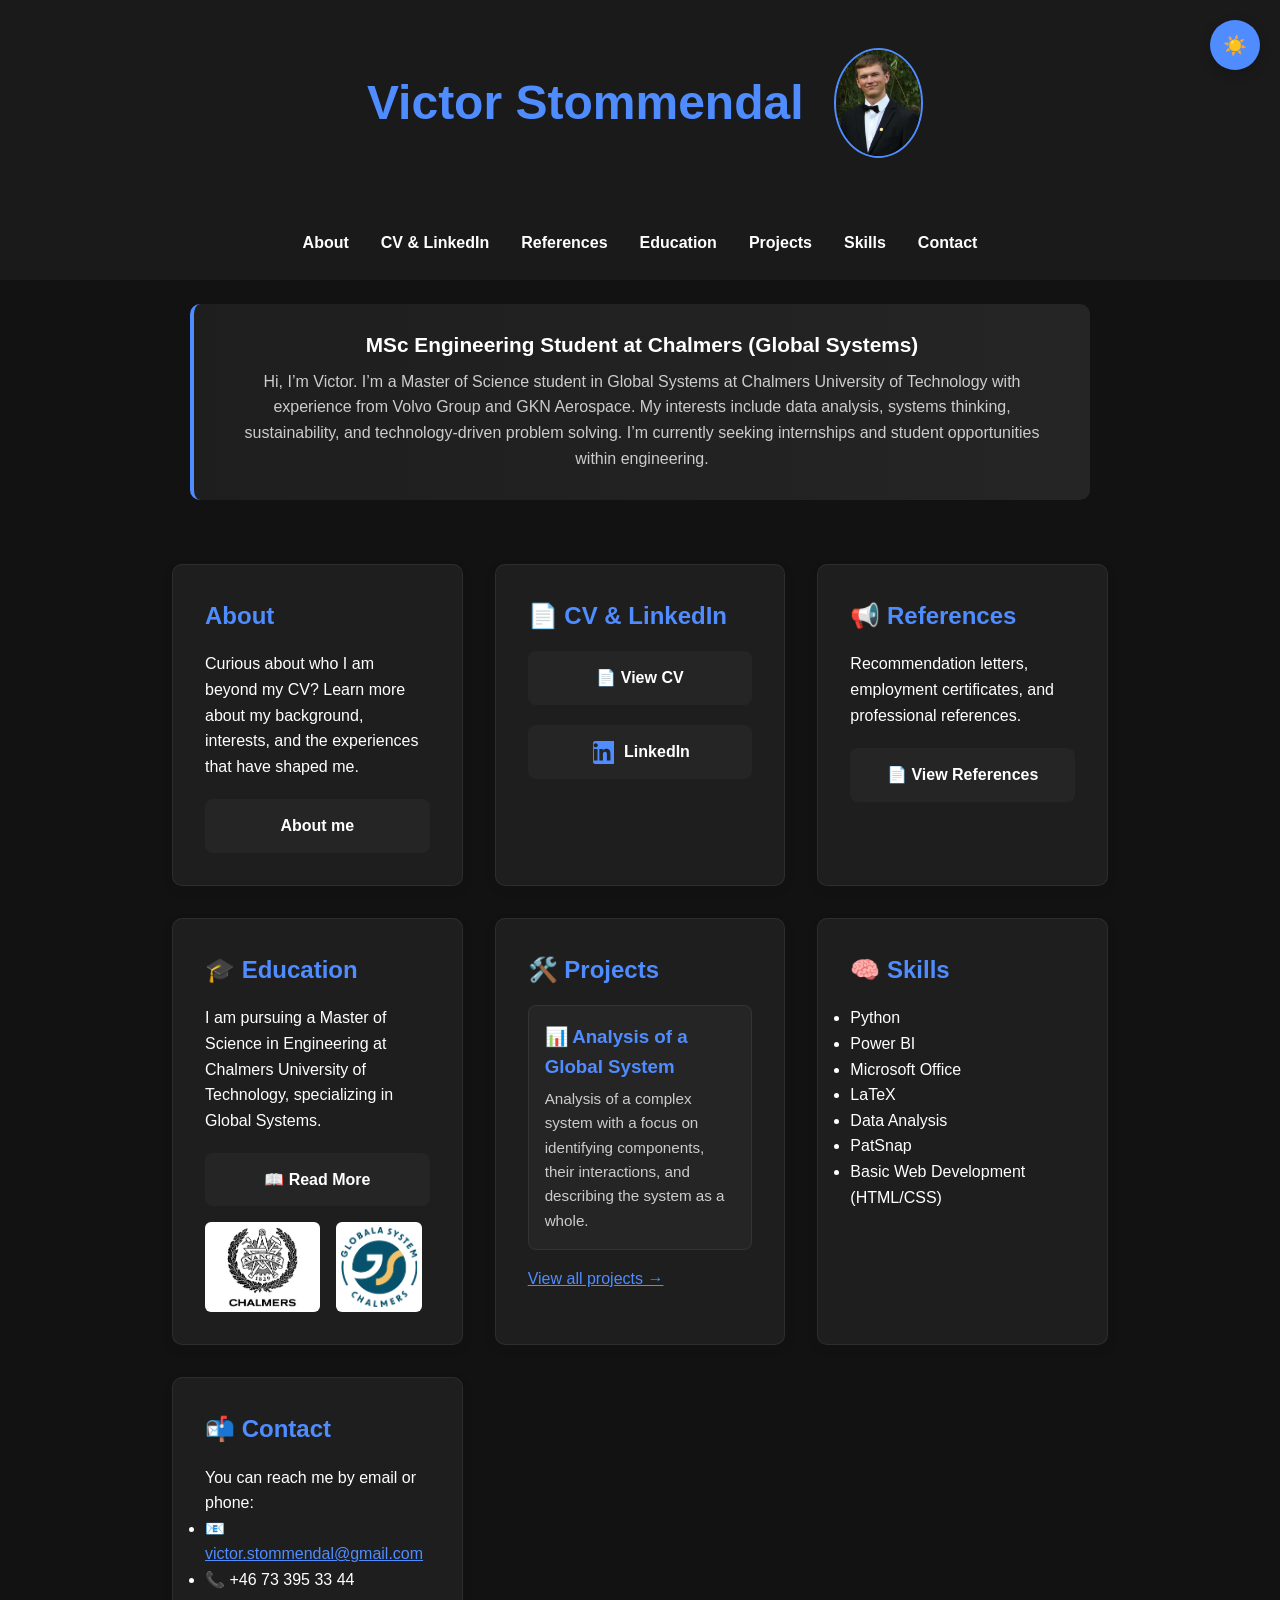
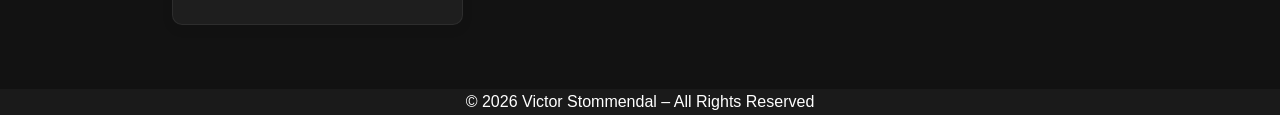
==== commit 52b3c2a2: "new" ====
--- a/index.html
+++ b/index.html
@@ -201,7 +201,7 @@
     <p>Hi, I’m Victor.
       I’m a Master of Science student in Global Systems at Chalmers University of Technology with experience from Volvo Group and GKN Aerospace.
       My interests include data analysis, systems thinking, sustainability, and technology-driven problem solving.
-      I’m currently seeking internships and student opportunities within data science, analytics, systems engineering, and software development.</p>
+      I’m currently seeking internships and student opportunities within engineering.</p>
   </section>
 
   <main class="home-container">
